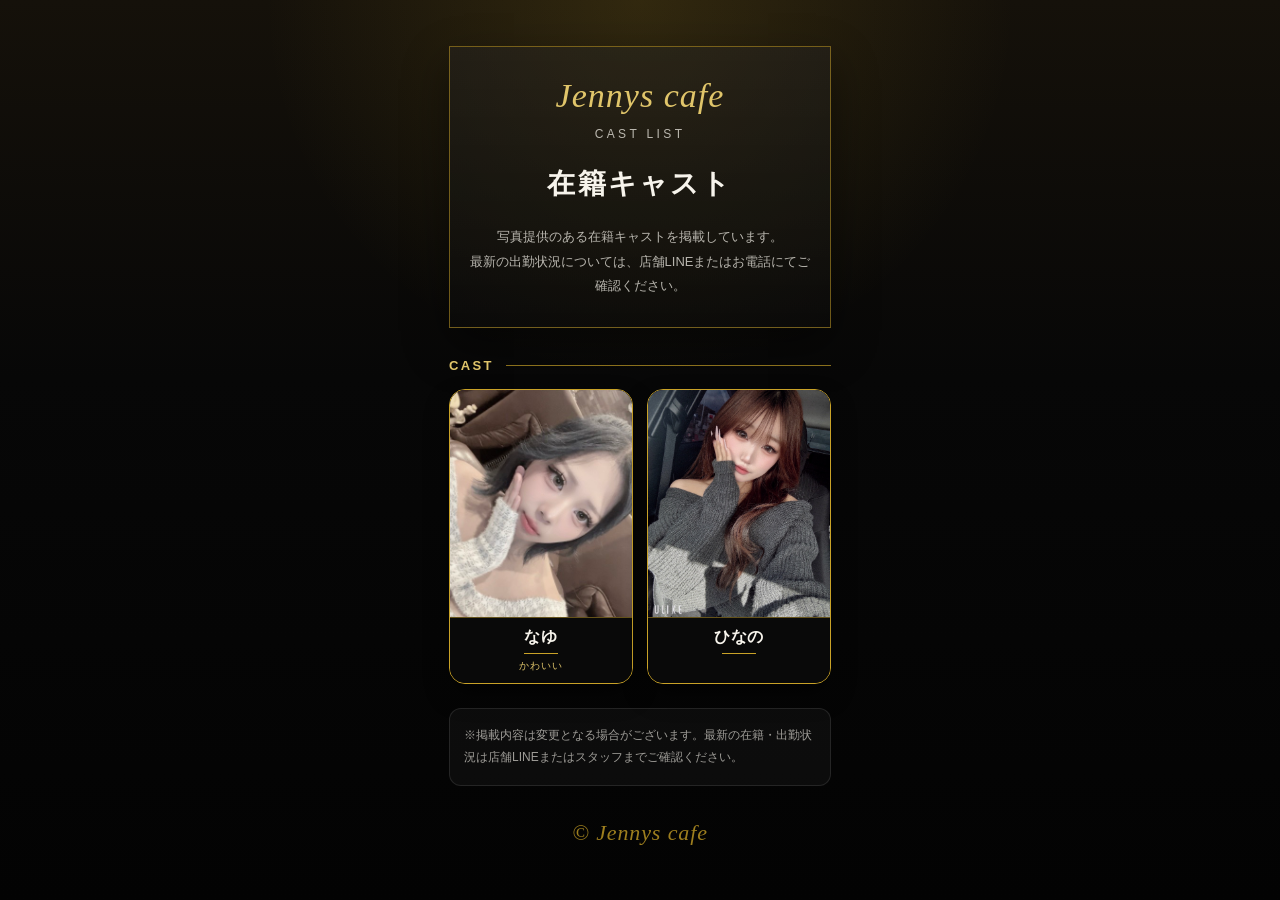
==== cast/index.html @ 98f4990b "delete yuki" ====
<!DOCTYPE html>
<html lang="ja">

<head>
  <meta charset="UTF-8" />
  <meta name="viewport" content="width=device-width, initial-scale=1.0" />

  <title>Jennys cafe | CAST LIST</title>
  <meta name="description" content="Jennys cafeの在籍キャスト一覧ページです。写真提供のある在籍キャストを掲載しています。" />

  <link rel="stylesheet" href="style.css" />
</head>

<body>
  <main class="page">
    <section class="hero">
      <p class="brand">Jennys cafe</p>
      <p class="eyebrow">CAST LIST</p>

      <h1>在籍キャスト</h1>

      <p class="lead">
        写真提供のある在籍キャストを掲載しています。<br>
        最新の出勤状況については、店舗LINEまたはお電話にてご確認ください。
      </p>
    </section>

    <section class="cast-section">
      <p class="section-title">CAST</p>

      <div class="cast-list">
        <article class="cast-card">
          <div class="photo">
            <img src="../assets/CAST/nayu.jpg" alt="なゆ">
          </div>
          <div class="cast-info">
            <h2>なゆ</h2>
            <p class="cast-catch">かわいい</p>
          </div>
        </article>

        <article class="cast-card">
          <div class="photo">
            <img src="../assets/CAST/hinano.jpg" alt="ひなの">
          </div>
          <div class="cast-info">
            <h2>ひなの</h2>
            <p class="cast-catch">&nbsp;</p>
          </div>
        </article>

      </div>

      <p class="note">
        ※掲載内容は変更となる場合がございます。最新の在籍・出勤状況は店舗LINEまたはスタッフまでご確認ください。
      </p>
    </section>

    <footer>
      © Jennys cafe
    </footer>
  </main>
</body>

</html>
---- cast/style.css ----
:root {
  --black: #050505;
  --panel: #080808;
  --gold: #c9a227;
  --gold-light: #e0c56a;
  --white: #f7f4ec;
  --muted: rgba(247, 244, 236, 0.72);
  --line: rgba(201, 162, 39, 0.68);
}

* {
  box-sizing: border-box;
}

html {
  scroll-behavior: smooth;
}

body {
  margin: 0;
  min-height: 100vh;
  font-family: -apple-system, BlinkMacSystemFont, "Hiragino Sans", "Noto Sans JP", "Yu Gothic", sans-serif;
  color: var(--white);
  background:
    radial-gradient(circle at top, rgba(201, 162, 39, 0.16), transparent 34%),
    linear-gradient(180deg, #15110a 0%, #070707 42%, #030303 100%);
}

.page {
  width: min(100%, 430px);
  margin: 0 auto;
  padding: 28px 24px 42px;
}

/* ===== Header ===== */

.hero {
  padding: 30px 18px 28px;
  border: 1px solid rgba(201, 162, 39, 0.52);
  background:
    linear-gradient(180deg, rgba(255, 255, 255, 0.055), rgba(255, 255, 255, 0.015)),
    rgba(0, 0, 0, 0.34);
  text-align: center;
  box-shadow: 0 18px 42px rgba(0, 0, 0, 0.45);
}

.brand {
  margin: 0;
  font-family: "Times New Roman", "Hiragino Mincho ProN", "Yu Mincho", serif;
  font-size: 34px;
  font-style: italic;
  letter-spacing: 0.03em;
  color: var(--gold-light);
  font-weight: 400;
}

.eyebrow {
  margin: 12px 0 0;
  font-size: 12px;
  letter-spacing: 0.28em;
  color: var(--muted);
}

h1 {
  margin: 24px 0 0;
  font-size: 28px;
  letter-spacing: 0.08em;
  font-weight: 700;
}

.lead {
  margin: 22px 0 0;
  color: var(--muted);
  font-size: 13px;
  line-height: 1.9;
}

/* ===== Cast List ===== */

.cast-section {
  margin-top: 30px;
}

.section-title {
  display: flex;
  align-items: center;
  gap: 12px;
  margin: 0 0 16px;
  color: var(--gold-light);
  font-size: 13px;
  letter-spacing: 0.18em;
  font-weight: 700;
}

.section-title::after {
  content: "";
  height: 1px;
  flex: 1;
  background: var(--line);
}

.cast-list {
  display: grid;
  grid-template-columns: repeat(2, 1fr);
  gap: 14px;
}

.cast-card {
  overflow: hidden;
  border: 1px solid var(--gold);
  border-radius: 16px;
  background: var(--panel);
  box-shadow: 0 12px 24px rgba(0, 0, 0, 0.42);
}

.photo {
  width: 100%;
  aspect-ratio: 4 / 5;
  overflow: hidden;
  background: #111;
  border-bottom: 1px solid rgba(201, 162, 39, 0.45);
}

.photo img {
  width: 100%;
  height: 100%;
  display: block;
  object-fit: cover;
}

.cast-info {
  min-height: 62px;
  padding: 9px 8px 10px;
  text-align: center;
  background: #090909;
}

.cast-info h2 {
  margin: 0;
  color: var(--white);
  font-family: "Hiragino Mincho ProN", "Yu Mincho", "Noto Serif JP", serif;
  font-size: 16px;
  font-weight: 700;
  letter-spacing: 0.06em;
  line-height: 1.3;
}

.cast-info h2::after {
  content: "";
  display: block;
  width: 34px;
  height: 1px;
  margin: 6px auto 0;
  background: var(--gold);
}

.cast-catch {
  min-height: 14px;
  margin: 5px 0 0;
  color: var(--gold-light);
  font-size: 10px;
  letter-spacing: 0.12em;
  line-height: 1.4;
}

/* ===== Notice / Footer ===== */

.note {
  margin: 24px 0 0;
  padding: 16px 14px;
  border: 1px solid rgba(255, 255, 255, 0.10);
  border-radius: 12px;
  color: rgba(247, 244, 236, 0.62);
  font-size: 12px;
  line-height: 1.8;
  background: rgba(255, 255, 255, 0.035);
}

footer {
  margin-top: 34px;
  text-align: center;
  color: rgba(201, 162, 39, 0.78);
  font-family: "Times New Roman", "Hiragino Mincho ProN", "Yu Mincho", serif;
  font-style: italic;
  font-size: 22px;
  letter-spacing: 0.04em;
}

/* ===== Photo Position ===== */

.cast-card:nth-child(1) .photo img {
  object-position: center top;
}

.cast-card:nth-child(2) .photo img {
  object-position: center center;
}

.cast-card:nth-child(3) .photo img {
  object-position: center 8%;
  transform: translateY(6px) scale(1.10);
  transform-origin: center center;
}

/* ===== Desktop ===== */

@media (min-width: 720px) {
  .page {
    width: 430px;
    padding-top: 46px;
  }
}
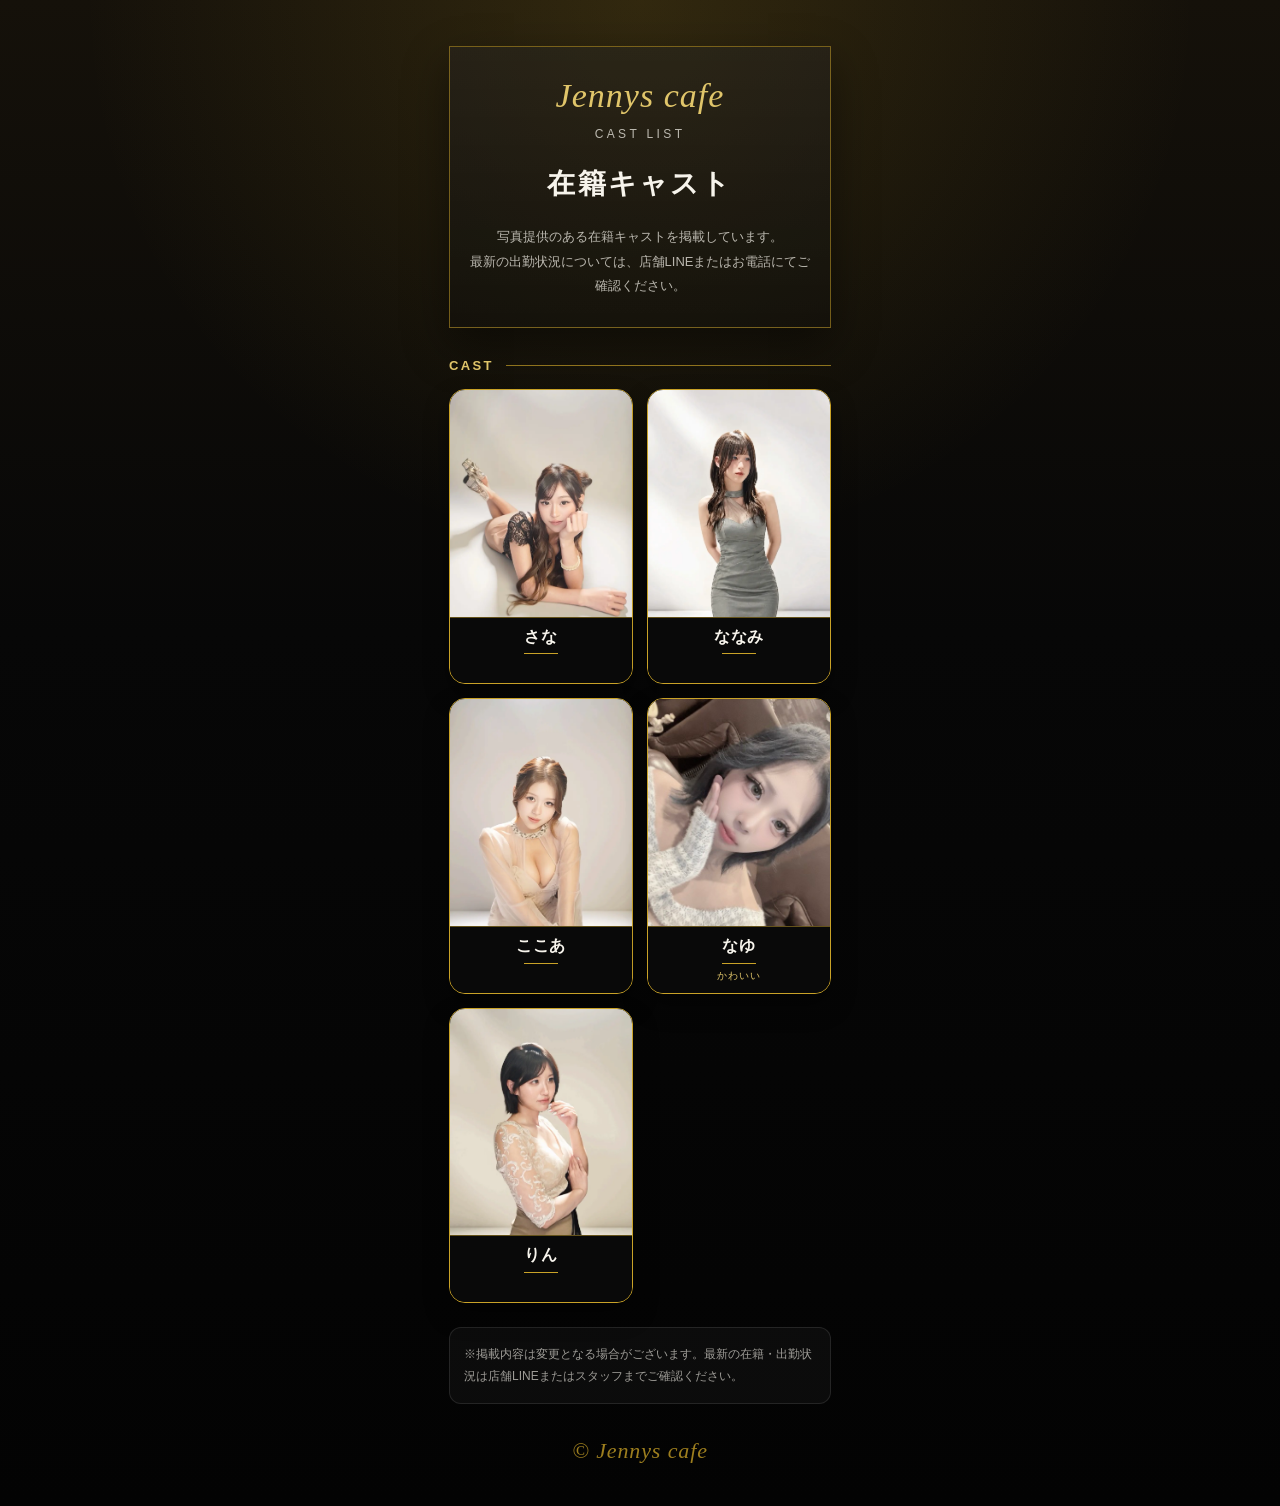
==== commit f261a0a7: "Update cast lineup and portraits: Sana, Nanami, Kokoa, Nayu, Rin" ====
--- a/cast/index.html
+++ b/cast/index.html
@@ -1,4 +1,5 @@
 <!DOCTYPE html>
+<!-- republish 2026-10-07 -->
 <html lang="ja">
 
 <head>
@@ -29,9 +30,39 @@
       <p class="section-title">CAST</p>
 
       <div class="cast-list">
-        <article class="cast-card">
+        <article class="cast-card" data-cast="sana">
           <div class="photo">
-            <img src="../assets/CAST/nayu.jpg" alt="なゆ">
+            <img src="../assets/CAST/sana.webp" alt="さな" loading="lazy" decoding="async">
+          </div>
+          <div class="cast-info">
+            <h2>さな</h2>
+            <p class="cast-catch">&nbsp;</p>
+          </div>
+        </article>
+
+        <article class="cast-card" data-cast="nanami">
+          <div class="photo">
+            <img src="../assets/CAST/nanami.webp" alt="ななみ" loading="lazy" decoding="async">
+          </div>
+          <div class="cast-info">
+            <h2>ななみ</h2>
+            <p class="cast-catch">&nbsp;</p>
+          </div>
+        </article>
+
+        <article class="cast-card" data-cast="kokoa">
+          <div class="photo">
+            <img src="../assets/CAST/kokoa.webp" alt="ここあ" loading="lazy" decoding="async">
+          </div>
+          <div class="cast-info">
+            <h2>ここあ</h2>
+            <p class="cast-catch">&nbsp;</p>
+          </div>
+        </article>
+
+        <article class="cast-card" data-cast="nayu">
+          <div class="photo">
+            <img src="../assets/CAST/nayu.jpg" alt="なゆ" loading="lazy" decoding="async">
           </div>
           <div class="cast-info">
             <h2>なゆ</h2>
@@ -39,16 +70,15 @@
           </div>
         </article>
 
-        <article class="cast-card">
+        <article class="cast-card" data-cast="rin">
           <div class="photo">
-            <img src="../assets/CAST/hinano.jpg" alt="ひなの">
+            <img src="../assets/CAST/rin.webp" alt="りん" loading="lazy" decoding="async">
           </div>
           <div class="cast-info">
-            <h2>ひなの</h2>
+            <h2>りん</h2>
             <p class="cast-catch">&nbsp;</p>
           </div>
         </article>
-
       </div>
 
       <p class="note">
@@ -62,4 +92,4 @@
   </main>
 </body>
 
-</html>+</html>
--- a/cast/style.css
+++ b/cast/style.css
@@ -188,18 +188,8 @@
 
 /* ===== Photo Position ===== */
 
-.cast-card:nth-child(1) .photo img {
+.cast-card[data-cast="nayu"] .photo img {
   object-position: center top;
-}
-
-.cast-card:nth-child(2) .photo img {
-  object-position: center center;
-}
-
-.cast-card:nth-child(3) .photo img {
-  object-position: center 8%;
-  transform: translateY(6px) scale(1.10);
-  transform-origin: center center;
 }
 
 /* ===== Desktop ===== */
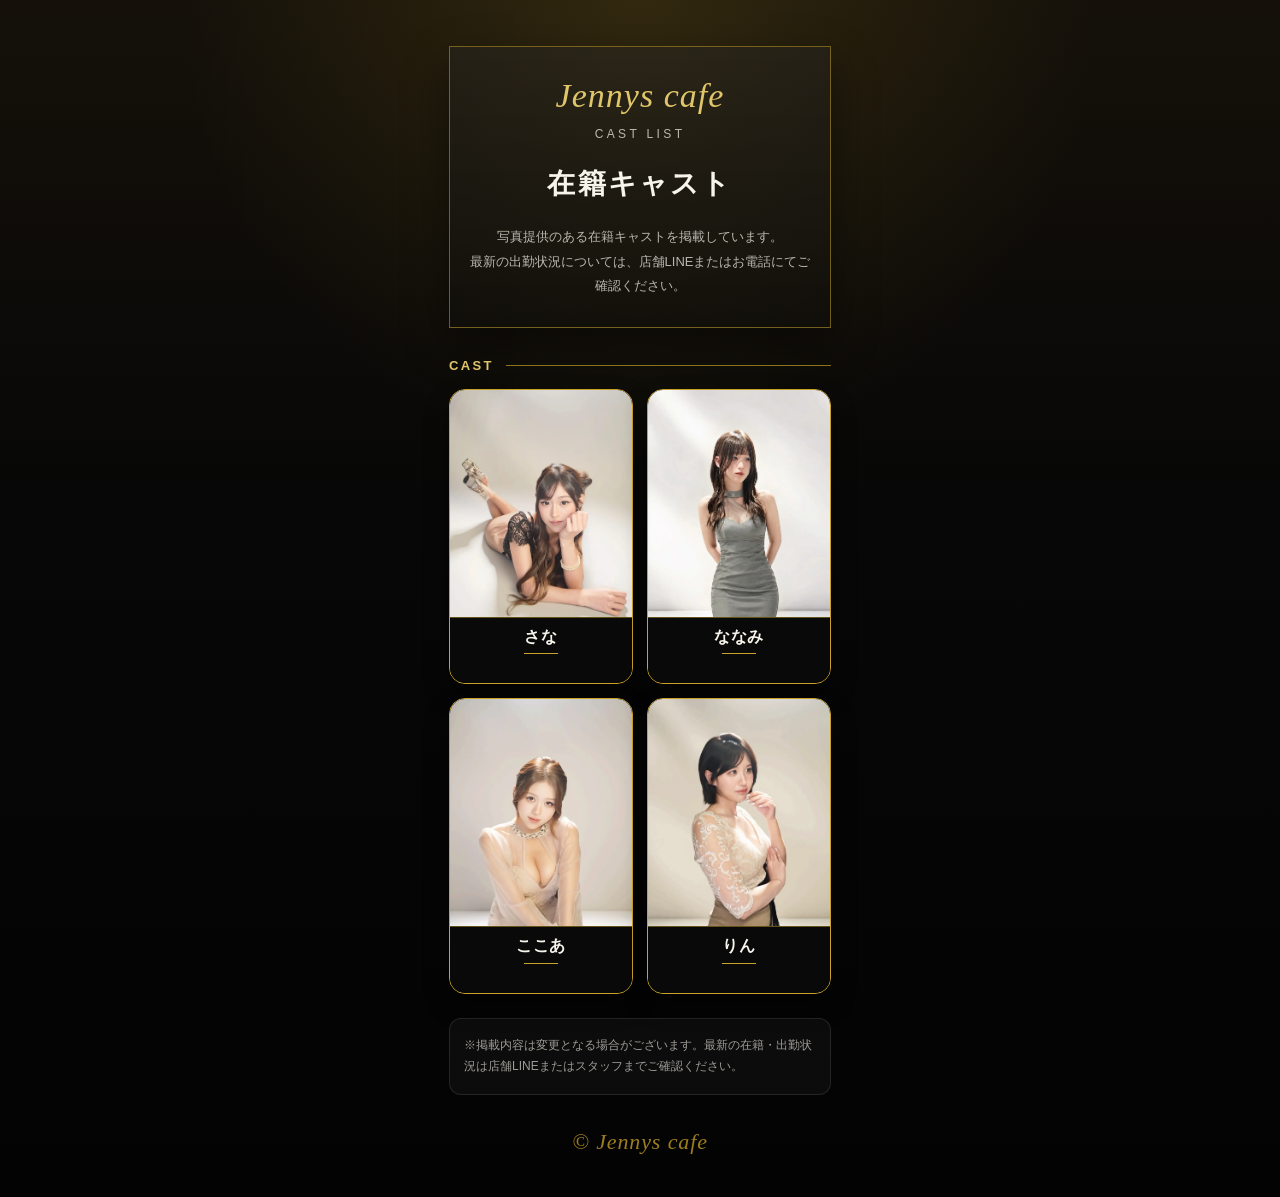
==== commit 4a3deeb5: "Remove Nayu from cast listings, keep remaining four in order" ====
--- a/cast/index.html
+++ b/cast/index.html
@@ -60,16 +60,6 @@
           </div>
         </article>
 
-        <article class="cast-card" data-cast="nayu">
-          <div class="photo">
-            <img src="../assets/CAST/nayu.jpg" alt="なゆ" loading="lazy" decoding="async">
-          </div>
-          <div class="cast-info">
-            <h2>なゆ</h2>
-            <p class="cast-catch">かわいい</p>
-          </div>
-        </article>
-
         <article class="cast-card" data-cast="rin">
           <div class="photo">
             <img src="../assets/CAST/rin.webp" alt="りん" loading="lazy" decoding="async">
--- a/cast/style.css
+++ b/cast/style.css
@@ -188,10 +188,6 @@
 
 /* ===== Photo Position ===== */
 
-.cast-card[data-cast="nayu"] .photo img {
-  object-position: center top;
-}
-
 /* ===== Desktop ===== */
 
 @media (min-width: 720px) {
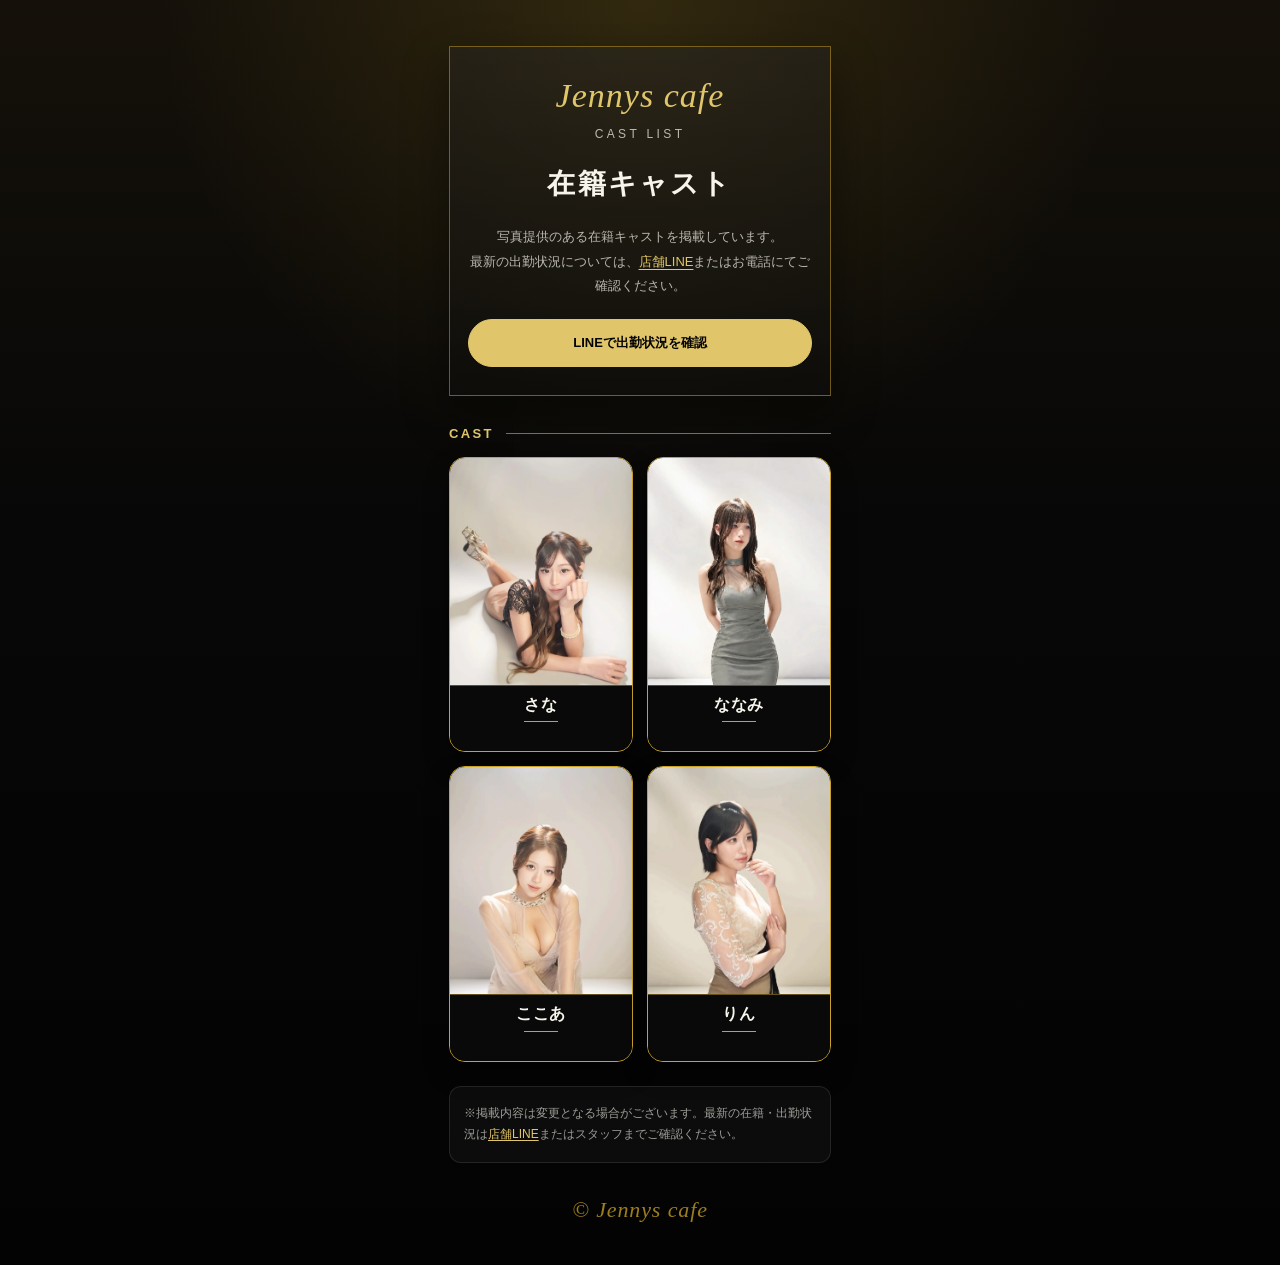
==== commit 930b9ff3: "Fix LINE contact links and cabaret branding Repair the homepage footer LINE URL, replace lounge word" ====
--- a/cast/index.html
+++ b/cast/index.html
@@ -22,8 +22,12 @@
 
       <p class="lead">
         写真提供のある在籍キャストを掲載しています。<br>
-        最新の出勤状況については、店舗LINEまたはお電話にてご確認ください。
+        最新の出勤状況については、<a class="contact-link" href="https://lin.ee/w4NzYLd" target="_blank" rel="noopener noreferrer">店舗LINE</a>またはお電話にてご確認ください。
       </p>
+
+      <a class="line-button" href="https://lin.ee/w4NzYLd" target="_blank" rel="noopener noreferrer">
+        LINEで出勤状況を確認
+      </a>
     </section>
 
     <section class="cast-section">
@@ -72,7 +76,7 @@
       </div>
 
       <p class="note">
-        ※掲載内容は変更となる場合がございます。最新の在籍・出勤状況は店舗LINEまたはスタッフまでご確認ください。
+        ※掲載内容は変更となる場合がございます。最新の在籍・出勤状況は<a class="contact-link" href="https://lin.ee/w4NzYLd" target="_blank" rel="noopener noreferrer">店舗LINE</a>またはスタッフまでご確認ください。
       </p>
     </section>
 
--- a/cast/style.css
+++ b/cast/style.css
@@ -73,6 +73,38 @@
   color: var(--muted);
   font-size: 13px;
   line-height: 1.9;
+}
+
+/* ===== LINE Contact ===== */
+
+.contact-link {
+  color: var(--gold-light);
+  text-decoration: underline;
+  text-underline-offset: 0.2em;
+}
+
+.line-button {
+  display: flex;
+  align-items: center;
+  justify-content: center;
+  width: 100%;
+  min-height: 48px;
+  margin-top: 20px;
+  padding: 12px 16px;
+  border: 1px solid var(--gold-light);
+  border-radius: 999px;
+  color: var(--black);
+  background: var(--gold-light);
+  font-size: 13px;
+  font-weight: 700;
+  line-height: 1.5;
+  text-decoration: none;
+}
+
+.contact-link:focus-visible,
+.line-button:focus-visible {
+  outline: 2px solid var(--gold-light);
+  outline-offset: 4px;
 }
 
 /* ===== Cast List ===== */
@@ -195,4 +227,4 @@
     width: 430px;
     padding-top: 46px;
   }
-}+}
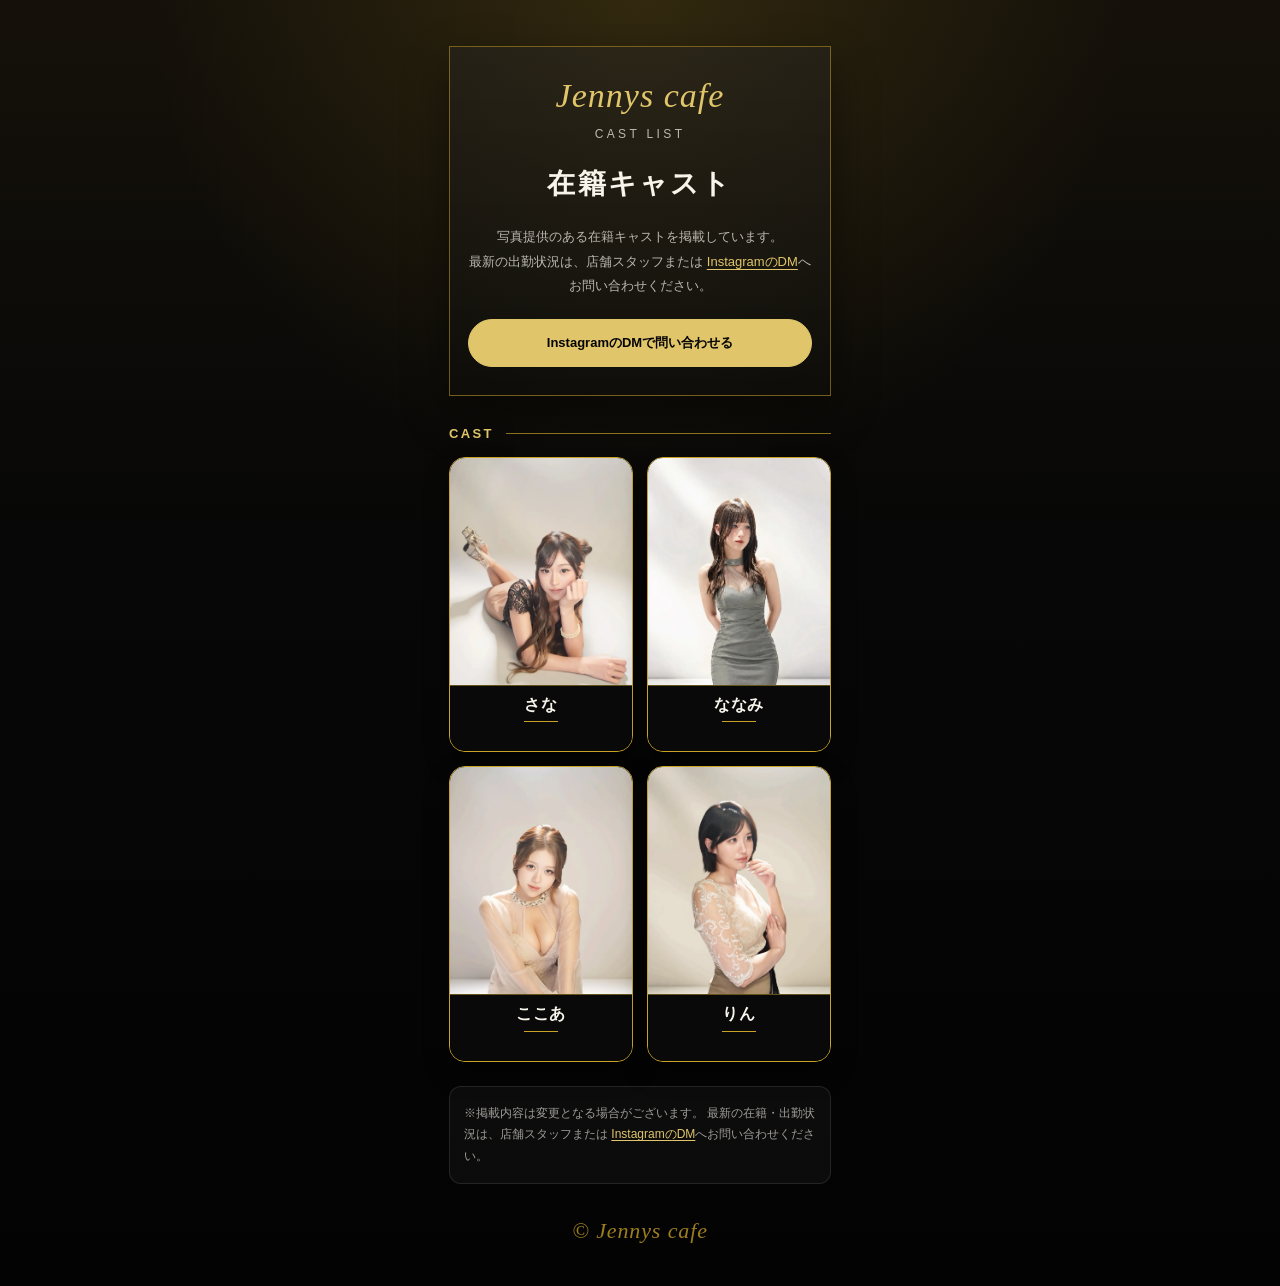
==== commit ff56f27f: "Redirect legacy cast page to current cast2 page" ====
--- a/cast/index.html
+++ b/cast/index.html
@@ -1,89 +1,15 @@
 <!DOCTYPE html>
-<!-- republish 2026-10-07 -->
 <html lang="ja">
-
 <head>
-  <meta charset="UTF-8" />
-  <meta name="viewport" content="width=device-width, initial-scale=1.0" />
-
-  <title>Jennys cafe | CAST LIST</title>
-  <meta name="description" content="Jennys cafeの在籍キャスト一覧ページです。写真提供のある在籍キャストを掲載しています。" />
-
-  <link rel="stylesheet" href="style.css" />
+  <meta charset="UTF-8">
+  <meta name="viewport" content="width=device-width, initial-scale=1.0">
+  <meta name="robots" content="noindex">
+  <meta http-equiv="refresh" content="0; url=/cast2/">
+  <link rel="canonical" href="https://jennyscafe-official.github.io/cast2/">
+  <title>キャスト一覧へ移動します | Jennys cafe</title>
+  <script>window.location.replace("/cast2/" + window.location.search + window.location.hash);</script>
 </head>
-
 <body>
-  <main class="page">
-    <section class="hero">
-      <p class="brand">Jennys cafe</p>
-      <p class="eyebrow">CAST LIST</p>
-
-      <h1>在籍キャスト</h1>
-
-      <p class="lead">
-        写真提供のある在籍キャストを掲載しています。<br>
-        最新の出勤状況については、<a class="contact-link" href="https://lin.ee/w4NzYLd" target="_blank" rel="noopener noreferrer">店舗LINE</a>またはお電話にてご確認ください。
-      </p>
-
-      <a class="line-button" href="https://lin.ee/w4NzYLd" target="_blank" rel="noopener noreferrer">
-        LINEで出勤状況を確認
-      </a>
-    </section>
-
-    <section class="cast-section">
-      <p class="section-title">CAST</p>
-
-      <div class="cast-list">
-        <article class="cast-card" data-cast="sana">
-          <div class="photo">
-            <img src="../assets/CAST/sana.webp" alt="さな" loading="lazy" decoding="async">
-          </div>
-          <div class="cast-info">
-            <h2>さな</h2>
-            <p class="cast-catch">&nbsp;</p>
-          </div>
-        </article>
-
-        <article class="cast-card" data-cast="nanami">
-          <div class="photo">
-            <img src="../assets/CAST/nanami.webp" alt="ななみ" loading="lazy" decoding="async">
-          </div>
-          <div class="cast-info">
-            <h2>ななみ</h2>
-            <p class="cast-catch">&nbsp;</p>
-          </div>
-        </article>
-
-        <article class="cast-card" data-cast="kokoa">
-          <div class="photo">
-            <img src="../assets/CAST/kokoa.webp" alt="ここあ" loading="lazy" decoding="async">
-          </div>
-          <div class="cast-info">
-            <h2>ここあ</h2>
-            <p class="cast-catch">&nbsp;</p>
-          </div>
-        </article>
-
-        <article class="cast-card" data-cast="rin">
-          <div class="photo">
-            <img src="../assets/CAST/rin.webp" alt="りん" loading="lazy" decoding="async">
-          </div>
-          <div class="cast-info">
-            <h2>りん</h2>
-            <p class="cast-catch">&nbsp;</p>
-          </div>
-        </article>
-      </div>
-
-      <p class="note">
-        ※掲載内容は変更となる場合がございます。最新の在籍・出勤状況は<a class="contact-link" href="https://lin.ee/w4NzYLd" target="_blank" rel="noopener noreferrer">店舗LINE</a>またはスタッフまでご確認ください。
-      </p>
-    </section>
-
-    <footer>
-      © Jennys cafe
-    </footer>
-  </main>
+  <p>キャスト一覧へ移動します。<a href="/cast2/">移動しない場合はこちら</a></p>
 </body>
-
 </html>
